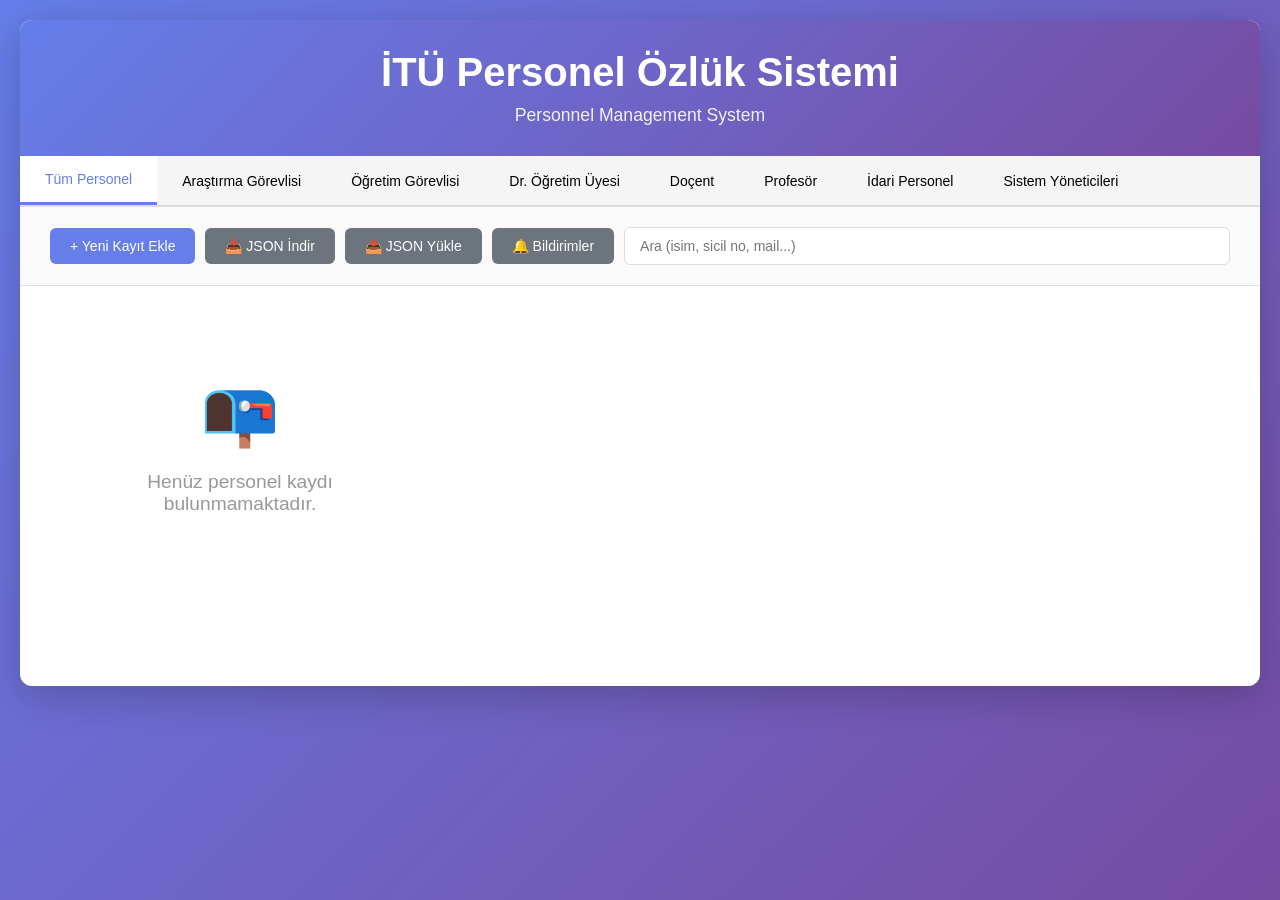
==== frontend/index.html @ 2c27df5a "version 1" ====
<!DOCTYPE html>
<html lang="tr">
<head>
    <meta charset="UTF-8">
    <meta name="viewport" content="width=device-width, initial-scale=1.0">
    <title>İTÜ Personel Özlük Sistemi</title>
    <link rel="stylesheet" href="css/styles.css">
</head>
<body>
    <div class="container">
        <header>
            <h1>İTÜ Personel Özlük Sistemi</h1>
            <p class="subtitle">Personnel Management System</p>
        </header>

        <nav class="tabs">
            <button class="tab-button active" data-tab="persons">Tüm Personel</button>
            <button class="tab-button" data-tab="research-assistant">Araştırma Görevlisi</button>
            <button class="tab-button" data-tab="instructor">Öğretim Görevlisi</button>
            <button class="tab-button" data-tab="doctor-lecturer">Dr. Öğretim Üyesi</button>
            <button class="tab-button" data-tab="associate-prof">Doçent</button>
            <button class="tab-button" data-tab="professor">Profesör</button>
            <button class="tab-button" data-tab="administrative">İdari Personel</button>
            <button class="tab-button" data-tab="system-admin">Sistem Yöneticileri</button>
        </nav>

        <div class="toolbar">
            <button id="addNewBtn" class="btn btn-primary">+ Yeni Kayıt Ekle</button>
            <button id="exportBtn" class="btn btn-secondary">📥 JSON İndir</button>
            <button id="importBtn" class="btn btn-secondary">📤 JSON Yükle</button>
            <button id="notificationsBtn" class="btn btn-secondary">🔔 Bildirimler <span id="notificationCount" class="badge badge-danger" style="display:none">0</span></button>
            <input type="file" id="fileInput" accept=".json" style="display: none;">
            <div class="search-box">
                <input type="text" id="searchInput" placeholder="Ara (isim, sicil no, mail...)">
            </div>
        </div>

        <!-- Notifications Panel -->
        <div id="notificationsPanel" class="notifications-panel" style="display: none;">
            <h3>Bildirimler</h3>
            <div id="notificationsList"></div>
        </div>

        <!-- Tab Content Areas -->
        <div id="persons" class="tab-content active">
            <div id="personsCards" class="cards-container"></div>
        </div>

        <div id="research-assistant" class="tab-content">
            <div id="researchAssistantCards" class="cards-container"></div>
        </div>

        <div id="instructor" class="tab-content">
            <div id="instructorCards" class="cards-container"></div>
        </div>

        <div id="doctor-lecturer" class="tab-content">
            <div id="doctorLecturerCards" class="cards-container"></div>
        </div>

        <div id="associate-prof" class="tab-content">
            <div id="associateProfCards" class="cards-container"></div>
        </div>

        <div id="professor" class="tab-content">
            <div id="professorCards" class="cards-container"></div>
        </div>

        <div id="administrative" class="tab-content">
            <div id="administrativeCards" class="cards-container"></div>
        </div>

        <div id="system-admin" class="tab-content">
            <div id="systemAdminCards" class="cards-container"></div>
        </div>
    </div>

    <!-- Modal for Adding/Editing -->
    <div id="modal" class="modal">
        <div class="modal-content">
            <span class="close">&times;</span>
            <h2 id="modalTitle">Yeni Kayıt Ekle</h2>
            <div id="modalBody"></div>
        </div>
    </div>

    <!-- Alert/Notification -->
    <div id="alert" class="alert"></div>

    <script src="js/storage.js"></script>
    <script src="js/validation.js"></script>
    <script src="js/business_logic.js"></script>
    <script src="js/ui.js"></script>
    <script src="js/app.js"></script>
</body>
</html>
---- frontend/css/styles.css ----
* {
    margin: 0;
    padding: 0;
    box-sizing: border-box;
}

body {
    font-family: 'Segoe UI', Tahoma, Geneva, Verdana, sans-serif;
    background: linear-gradient(135deg, #667eea 0%, #764ba2 100%);
    min-height: 100vh;
    padding: 20px;
}

.container {
    max-width: 1400px;
    margin: 0 auto;
    background: white;
    border-radius: 12px;
    box-shadow: 0 10px 40px rgba(0, 0, 0, 0.2);
    overflow: hidden;
}

header {
    background: linear-gradient(135deg, #667eea 0%, #764ba2 100%);
    color: white;
    padding: 30px;
    text-align: center;
}

header h1 {
    font-size: 2.5em;
    margin-bottom: 10px;
}

.subtitle {
    font-size: 1.1em;
    opacity: 0.9;
}

.tabs {
    display: flex;
    background: #f5f5f5;
    border-bottom: 2px solid #ddd;
    overflow-x: auto;
}

.tab-button {
    padding: 15px 25px;
    border: none;
    background: transparent;
    cursor: pointer;
    font-size: 14px;
    font-weight: 500;
    transition: all 0.3s;
    white-space: nowrap;
}

.tab-button:hover {
    background: #e0e0e0;
}

.tab-button.active {
    background: white;
    border-bottom: 3px solid #667eea;
    color: #667eea;
}

.toolbar {
    padding: 20px 30px;
    background: #fafafa;
    display: flex;
    gap: 10px;
    flex-wrap: wrap;
    align-items: center;
    border-bottom: 1px solid #e0e0e0;
}

.btn {
    padding: 10px 20px;
    border: none;
    border-radius: 6px;
    cursor: pointer;
    font-size: 14px;
    font-weight: 500;
    transition: all 0.3s;
}

.btn-primary {
    background: #667eea;
    color: white;
}

.btn-primary:hover {
    background: #5568d3;
}

.btn-secondary {
    background: #6c757d;
    color: white;
}

.btn-secondary:hover {
    background: #5a6268;
}

.btn-danger {
    background: #dc3545;
    color: white;
}

.btn-danger:hover {
    background: #c82333;
}

.btn-success {
    background: #28a745;
    color: white;
}

.btn-success:hover {
    background: #218838;
}

.search-box {
    flex: 1;
    min-width: 250px;
}

.search-box input {
    width: 100%;
    padding: 10px 15px;
    border: 1px solid #ddd;
    border-radius: 6px;
    font-size: 14px;
}

.tab-content {
    display: none;
    padding: 30px;
    min-height: 400px;
}

.tab-content.active {
    display: block;
}

.cards-container {
    display: grid;
    grid-template-columns: repeat(auto-fill, minmax(350px, 1fr));
    gap: 20px;
}

.card {
    background: white;
    border: 1px solid #e0e0e0;
    border-radius: 8px;
    padding: 20px;
    box-shadow: 0 2px 8px rgba(0, 0, 0, 0.1);
    transition: all 0.3s;
}

.card:hover {
    box-shadow: 0 4px 16px rgba(0, 0, 0, 0.15);
    transform: translateY(-2px);
}

.card-header {
    display: flex;
    justify-content: space-between;
    align-items: flex-start;
    margin-bottom: 15px;
    padding-bottom: 15px;
    border-bottom: 2px solid #f0f0f0;
}

.card-title {
    font-size: 1.3em;
    color: #333;
    font-weight: 600;
}

.card-subtitle {
    color: #666;
    font-size: 0.9em;
    margin-top: 5px;
}

.card-actions {
    display: flex;
    gap: 8px;
}

.btn-icon {
    width: 32px;
    height: 32px;
    border: none;
    border-radius: 4px;
    cursor: pointer;
    font-size: 16px;
    transition: all 0.3s;
}

.btn-edit {
    background: #ffc107;
    color: white;
}

.btn-edit:hover {
    background: #e0a800;
}

.btn-delete {
    background: #dc3545;
    color: white;
}

.btn-delete:hover {
    background: #c82333;
}

.card-body {
    margin-bottom: 15px;
}

.info-row {
    display: flex;
    padding: 8px 0;
    border-bottom: 1px solid #f5f5f5;
}

.info-label {
    font-weight: 600;
    color: #555;
    min-width: 140px;
}

.info-value {
    color: #333;
    flex: 1;
}

.badge {
    display: inline-block;
    padding: 4px 12px;
    border-radius: 12px;
    font-size: 0.85em;
    font-weight: 500;
}

.badge-active {
    background: #d4edda;
    color: #155724;
}

.badge-inactive {
    background: #f8d7da;
    color: #721c24;
}

.badge-male {
    background: #cce5ff;
    color: #004085;
}

.badge-female {
    background: #f8d7da;
    color: #721c24;
}

.json-display {
    background: #f8f9fa;
    border: 1px solid #dee2e6;
    border-radius: 6px;
    padding: 12px;
    margin-top: 10px;
    font-family: 'Courier New', monospace;
    font-size: 0.85em;
    max-height: 200px;
    overflow-y: auto;
}

.json-display pre {
    margin: 0;
    white-space: pre-wrap;
    word-wrap: break-word;
}

.expandable-section {
    margin-top: 15px;
}

.expandable-header {
    background: #f8f9fa;
    padding: 10px 15px;
    border-radius: 6px;
    cursor: pointer;
    display: flex;
    justify-content: space-between;
    align-items: center;
    font-weight: 600;
    color: #495057;
    transition: all 0.3s;
}

.expandable-header:hover {
    background: #e9ecef;
}

.expandable-content {
    max-height: 0;
    overflow: hidden;
    transition: max-height 0.3s ease;
}

.expandable-content.expanded {
    max-height: 500px;
    overflow-y: auto;
}

/* Modal Styles */
.modal {
    display: none;
    position: fixed;
    z-index: 1000;
    left: 0;
    top: 0;
    width: 100%;
    height: 100%;
    background-color: rgba(0, 0, 0, 0.5);
    overflow-y: auto;
}

.modal-content {
    background-color: #fefefe;
    margin: 5% auto;
    padding: 30px;
    border-radius: 12px;
    width: 90%;
    max-width: 700px;
    box-shadow: 0 4px 20px rgba(0, 0, 0, 0.3);
}

.close {
    color: #aaa;
    float: right;
    font-size: 28px;
    font-weight: bold;
    cursor: pointer;
}

.close:hover {
    color: #000;
}

.form-group {
    margin-bottom: 20px;
}

.form-group label {
    display: block;
    margin-bottom: 8px;
    font-weight: 600;
    color: #333;
}

.form-group input,
.form-group select,
.form-group textarea {
    width: 100%;
    padding: 10px;
    border: 1px solid #ddd;
    border-radius: 6px;
    font-size: 14px;
}

.form-group input:focus,
.form-group select:focus,
.form-group textarea:focus {
    outline: none;
    border-color: #667eea;
    box-shadow: 0 0 0 3px rgba(102, 126, 234, 0.1);
}

.form-group .error {
    border-color: #dc3545;
}

.error-message {
    color: #dc3545;
    font-size: 0.85em;
    margin-top: 5px;
}

.form-row {
    display: grid;
    grid-template-columns: 1fr 1fr;
    gap: 15px;
}

.form-actions {
    display: flex;
    gap: 10px;
    justify-content: flex-end;
    margin-top: 25px;
    padding-top: 20px;
    border-top: 1px solid #e0e0e0;
}

/* Alert Styles */
.alert {
    position: fixed;
    top: 20px;
    right: 20px;
    padding: 15px 25px;
    border-radius: 6px;
    box-shadow: 0 4px 12px rgba(0, 0, 0, 0.2);
    z-index: 2000;
    display: none;
    animation: slideIn 0.3s ease;
}

@keyframes slideIn {
    from {
        transform: translateX(400px);
        opacity: 0;
    }
    to {
        transform: translateX(0);
        opacity: 1;
    }
}

.alert.success {
    background: #28a745;
    color: white;
}

.alert.error {
    background: #dc3545;
    color: white;
}

.alert.warning {
    background: #ffc107;
    color: #333;
}

.alert.info {
    background: #17a2b8;
    color: white;
}

/* Empty State */
.empty-state {
    text-align: center;
    padding: 60px 20px;
    color: #999;
}

.empty-state-icon {
    font-size: 64px;
    margin-bottom: 20px;
}

.empty-state-text {
    font-size: 1.2em;
}

.notifications-panel {
    position: absolute;
    top: 120px;
    right: 20px;
    width: 350px;
    background: white;
    border: 1px solid #ddd;
    border-radius: 8px;
    box-shadow: 0 4px 12px rgba(0,0,0,0.15);
    z-index: 1000;
    padding: 15px;
    max-height: 500px;
    overflow-y: auto;
}

.notification-item {
    padding: 10px;
    border-bottom: 1px solid #eee;
    margin-bottom: 5px;
}

.notification-item.warning {
    background-color: #fff3cd;
    border-left: 4px solid #ffc107;
}

.notification-item.info {
    background-color: #e3f2fd;
    border-left: 4px solid #2196f3;
}

.notification-title {
    font-weight: bold;
    margin-bottom: 5px;
    font-size: 0.9em;
}

.notification-message {
    font-size: 0.85em;
    color: #555;
}

.badge-danger {
    background-color: #dc3545;
    color: white;
    padding: 2px 6px;
    border-radius: 10px;
    font-size: 0.7em;
    vertical-align: top;
    margin-left: 5px;
}

/* Responsive */
@media (max-width: 768px) {
    .cards-container {
        grid-template-columns: 1fr;
    }
    
    .form-row {
        grid-template-columns: 1fr;
    }
    
    .tabs {
        flex-wrap: wrap;
    }
    
    .toolbar {
        flex-direction: column;
        align-items: stretch;
    }
    
    .search-box {
        width: 100%;
    }
}
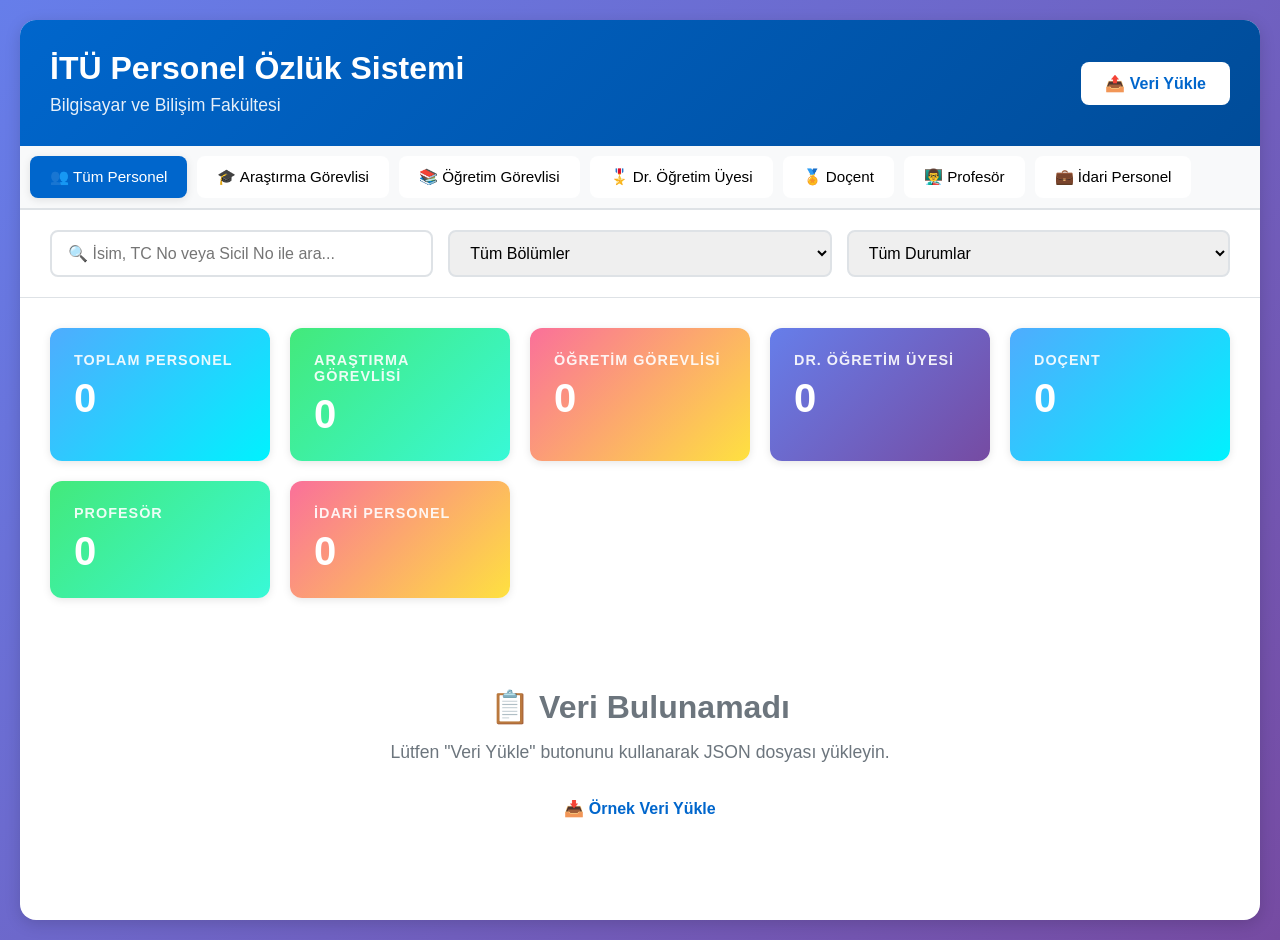
==== commit 0cfda2c5: "data upload only version" ====
--- a/frontend/index.html
+++ b/frontend/index.html
@@ -9,83 +9,72 @@
 <body>
     <div class="container">
         <header>
-            <h1>İTÜ Personel Özlük Sistemi</h1>
-            <p class="subtitle">Personnel Management System</p>
+            <div class="header-content">
+                <h1>İTÜ Personel Özlük Sistemi</h1>
+                <p>Bilgisayar ve Bilişim Fakültesi</p>
+            </div>
+            <div class="header-actions">
+                <button id="uploadDataBtn" class="btn btn-primary">
+                    📤 Veri Yükle
+                </button>
+                <input type="file" id="fileInput" accept=".json" style="display: none;">
+            </div>
         </header>
 
         <nav class="tabs">
-            <button class="tab-button active" data-tab="persons">Tüm Personel</button>
-            <button class="tab-button" data-tab="research-assistant">Araştırma Görevlisi</button>
-            <button class="tab-button" data-tab="instructor">Öğretim Görevlisi</button>
-            <button class="tab-button" data-tab="doctor-lecturer">Dr. Öğretim Üyesi</button>
-            <button class="tab-button" data-tab="associate-prof">Doçent</button>
-            <button class="tab-button" data-tab="professor">Profesör</button>
-            <button class="tab-button" data-tab="administrative">İdari Personel</button>
-            <button class="tab-button" data-tab="system-admin">Sistem Yöneticileri</button>
+            <button class="tab-button active" data-view="all">
+                👥 Tüm Personel
+            </button>
+            <button class="tab-button" data-view="arastirma-gorevlisi">
+                🎓 Araştırma Görevlisi
+            </button>
+            <button class="tab-button" data-view="ogretim-gorevlisi">
+                📚 Öğretim Görevlisi
+            </button>
+            <button class="tab-button" data-view="dr-ogretim-uyesi">
+                🎖️ Dr. Öğretim Üyesi
+            </button>
+            <button class="tab-button" data-view="docent">
+                🏅 Doçent
+            </button>
+            <button class="tab-button" data-view="profesor">
+                👨‍🏫 Profesör
+            </button>
+            <button class="tab-button" data-view="idari">
+                💼 İdari Personel
+            </button>
         </nav>
 
-        <div class="toolbar">
-            <button id="addNewBtn" class="btn btn-primary">+ Yeni Kayıt Ekle</button>
-            <button id="exportBtn" class="btn btn-secondary">📥 JSON İndir</button>
-            <button id="importBtn" class="btn btn-secondary">📤 JSON Yükle</button>
-            <button id="notificationsBtn" class="btn btn-secondary">🔔 Bildirimler <span id="notificationCount" class="badge badge-danger" style="display:none">0</span></button>
-            <input type="file" id="fileInput" accept=".json" style="display: none;">
-            <div class="search-box">
-                <input type="text" id="searchInput" placeholder="Ara (isim, sicil no, mail...)">
-            </div>
+        <div class="filters">
+            <input type="text" id="searchInput" placeholder="🔍 İsim, TC No veya Sicil No ile ara...">
+            <select id="departmentFilter">
+                <option value="">Tüm Bölümler</option>
+            </select>
+            <select id="statusFilter">
+                <option value="">Tüm Durumlar</option>
+                <option value="Aktif">Aktif</option>
+                <option value="Pasif">Pasif</option>
+            </select>
         </div>
 
-        <!-- Notifications Panel -->
-        <div id="notificationsPanel" class="notifications-panel" style="display: none;">
-            <h3>Bildirimler</h3>
-            <div id="notificationsList"></div>
-        </div>
-
-        <!-- Tab Content Areas -->
-        <div id="persons" class="tab-content active">
-            <div id="personsCards" class="cards-container"></div>
-        </div>
-
-        <div id="research-assistant" class="tab-content">
-            <div id="researchAssistantCards" class="cards-container"></div>
-        </div>
-
-        <div id="instructor" class="tab-content">
-            <div id="instructorCards" class="cards-container"></div>
-        </div>
-
-        <div id="doctor-lecturer" class="tab-content">
-            <div id="doctorLecturerCards" class="cards-container"></div>
-        </div>
-
-        <div id="associate-prof" class="tab-content">
-            <div id="associateProfCards" class="cards-container"></div>
-        </div>
-
-        <div id="professor" class="tab-content">
-            <div id="professorCards" class="cards-container"></div>
-        </div>
-
-        <div id="administrative" class="tab-content">
-            <div id="administrativeCards" class="cards-container"></div>
-        </div>
-
-        <div id="system-admin" class="tab-content">
-            <div id="systemAdminCards" class="cards-container"></div>
-        </div>
+        <main>
+            <div class="stats-container" id="statsContainer">
+                <!-- Statistics will be displayed here -->
+            </div>
+            
+            <div class="cards-container" id="cardsContainer">
+                <!-- Personnel cards will be displayed here -->
+            </div>
+            
+            <div class="empty-state" id="emptyState" style="display: none;">
+                <h2>📋 Veri Bulunamadı</h2>
+                <p>Lütfen "Veri Yükle" butonunu kullanarak JSON dosyası yükleyin.</p>
+                <button id="loadSampleBtn" class="btn btn-primary">
+                    📥 Örnek Veri Yükle
+                </button>
+            </div>
+        </main>
     </div>
-
-    <!-- Modal for Adding/Editing -->
-    <div id="modal" class="modal">
-        <div class="modal-content">
-            <span class="close">&times;</span>
-            <h2 id="modalTitle">Yeni Kayıt Ekle</h2>
-            <div id="modalBody"></div>
-        </div>
-    </div>
-
-    <!-- Alert/Notification -->
-    <div id="alert" class="alert"></div>
 
     <script src="js/storage.js"></script>
     <script src="js/validation.js"></script>
--- a/frontend/css/styles.css
+++ b/frontend/css/styles.css
@@ -1,3 +1,18 @@
+/* Modern CSS with Card-based Design */
+:root {
+    --primary-color: #0066cc;
+    --secondary-color: #004c99;
+    --success-color: #28a745;
+    --danger-color: #dc3545;
+    --warning-color: #ffc107;
+    --info-color: #17a2b8;
+    --light-bg: #f8f9fa;
+    --dark-text: #212529;
+    --border-color: #dee2e6;
+    --shadow: 0 2px 8px rgba(0,0,0,0.1);
+    --shadow-hover: 0 4px 16px rgba(0,0,0,0.15);
+}
+
 * {
     margin: 0;
     padding: 0;
@@ -15,529 +30,426 @@
     max-width: 1400px;
     margin: 0 auto;
     background: white;
-    border-radius: 12px;
-    box-shadow: 0 10px 40px rgba(0, 0, 0, 0.2);
+    border-radius: 16px;
+    box-shadow: var(--shadow-hover);
     overflow: hidden;
 }
 
+/* Header */
 header {
+    background: linear-gradient(135deg, var(--primary-color), var(--secondary-color));
+    color: white;
+    padding: 30px;
+    display: flex;
+    justify-content: space-between;
+    align-items: center;
+    flex-wrap: wrap;
+    gap: 20px;
+}
+
+.header-content h1 {
+    font-size: 2rem;
+    margin-bottom: 8px;
+}
+
+.header-content p {
+    opacity: 0.9;
+    font-size: 1.1rem;
+}
+
+.header-actions {
+    display: flex;
+    gap: 10px;
+}
+
+/* Buttons */
+.btn {
+    padding: 12px 24px;
+    border: none;
+    border-radius: 8px;
+    cursor: pointer;
+    font-size: 1rem;
+    font-weight: 600;
+    transition: all 0.3s ease;
+    display: inline-flex;
+    align-items: center;
+    gap: 8px;
+}
+
+.btn-primary {
+    background: white;
+    color: var(--primary-color);
+}
+
+.btn-primary:hover {
+    transform: translateY(-2px);
+    box-shadow: 0 4px 12px rgba(0,0,0,0.2);
+}
+
+.btn-secondary {
+    background: var(--light-bg);
+    color: var(--dark-text);
+}
+
+.btn-secondary:hover {
+    background: #e9ecef;
+}
+
+/* Tabs */
+.tabs {
+    display: flex;
+    flex-wrap: wrap;
+    background: var(--light-bg);
+    padding: 10px;
+    gap: 10px;
+    border-bottom: 2px solid var(--border-color);
+}
+
+.tab-button {
+    padding: 12px 20px;
+    border: none;
+    background: white;
+    border-radius: 8px;
+    cursor: pointer;
+    font-size: 0.95rem;
+    font-weight: 500;
+    transition: all 0.3s ease;
+    white-space: nowrap;
+}
+
+.tab-button:hover {
+    background: var(--primary-color);
+    color: white;
+    transform: translateY(-2px);
+}
+
+.tab-button.active {
+    background: var(--primary-color);
+    color: white;
+    box-shadow: var(--shadow);
+}
+
+/* Filters */
+.filters {
+    padding: 20px 30px;
+    background: white;
+    display: flex;
+    gap: 15px;
+    flex-wrap: wrap;
+    border-bottom: 1px solid var(--border-color);
+}
+
+.filters input,
+.filters select {
+    flex: 1;
+    min-width: 200px;
+    padding: 12px 16px;
+    border: 2px solid var(--border-color);
+    border-radius: 8px;
+    font-size: 1rem;
+    transition: all 0.3s ease;
+}
+
+.filters input:focus,
+.filters select:focus {
+    outline: none;
+    border-color: var(--primary-color);
+    box-shadow: 0 0 0 3px rgba(0,102,204,0.1);
+}
+
+/* Main Content */
+main {
+    padding: 30px;
+}
+
+/* Statistics */
+.stats-container {
+    display: grid;
+    grid-template-columns: repeat(auto-fit, minmax(200px, 1fr));
+    gap: 20px;
+    margin-bottom: 30px;
+}
+
+.stat-card {
     background: linear-gradient(135deg, #667eea 0%, #764ba2 100%);
     color: white;
-    padding: 30px;
-    text-align: center;
-}
-
-header h1 {
-    font-size: 2.5em;
-    margin-bottom: 10px;
-}
-
-.subtitle {
-    font-size: 1.1em;
+    padding: 24px;
+    border-radius: 12px;
+    box-shadow: var(--shadow);
+    transition: transform 0.3s ease;
+}
+
+.stat-card:hover {
+    transform: translateY(-4px);
+}
+
+.stat-card h3 {
+    font-size: 0.9rem;
     opacity: 0.9;
-}
-
-.tabs {
-    display: flex;
-    background: #f5f5f5;
-    border-bottom: 2px solid #ddd;
-    overflow-x: auto;
-}
-
-.tab-button {
-    padding: 15px 25px;
-    border: none;
-    background: transparent;
-    cursor: pointer;
-    font-size: 14px;
-    font-weight: 500;
-    transition: all 0.3s;
-    white-space: nowrap;
-}
-
-.tab-button:hover {
-    background: #e0e0e0;
-}
-
-.tab-button.active {
-    background: white;
-    border-bottom: 3px solid #667eea;
-    color: #667eea;
-}
-
-.toolbar {
-    padding: 20px 30px;
-    background: #fafafa;
-    display: flex;
-    gap: 10px;
-    flex-wrap: wrap;
-    align-items: center;
-    border-bottom: 1px solid #e0e0e0;
-}
-
-.btn {
-    padding: 10px 20px;
-    border: none;
-    border-radius: 6px;
-    cursor: pointer;
-    font-size: 14px;
-    font-weight: 500;
-    transition: all 0.3s;
-}
-
-.btn-primary {
-    background: #667eea;
-    color: white;
-}
-
-.btn-primary:hover {
-    background: #5568d3;
-}
-
-.btn-secondary {
-    background: #6c757d;
-    color: white;
-}
-
-.btn-secondary:hover {
-    background: #5a6268;
-}
-
-.btn-danger {
-    background: #dc3545;
-    color: white;
-}
-
-.btn-danger:hover {
-    background: #c82333;
-}
-
-.btn-success {
-    background: #28a745;
-    color: white;
-}
-
-.btn-success:hover {
-    background: #218838;
-}
-
-.search-box {
-    flex: 1;
-    min-width: 250px;
-}
-
-.search-box input {
-    width: 100%;
-    padding: 10px 15px;
-    border: 1px solid #ddd;
-    border-radius: 6px;
-    font-size: 14px;
-}
-
-.tab-content {
-    display: none;
-    padding: 30px;
-    min-height: 400px;
-}
-
-.tab-content.active {
-    display: block;
-}
-
+    margin-bottom: 8px;
+    text-transform: uppercase;
+    letter-spacing: 1px;
+}
+
+.stat-card .stat-value {
+    font-size: 2.5rem;
+    font-weight: bold;
+}
+
+.stat-card.blue {
+    background: linear-gradient(135deg, #4facfe 0%, #00f2fe 100%);
+}
+
+.stat-card.green {
+    background: linear-gradient(135deg, #43e97b 0%, #38f9d7 100%);
+}
+
+.stat-card.orange {
+    background: linear-gradient(135deg, #fa709a 0%, #fee140 100%);
+}
+
+.stat-card.purple {
+    background: linear-gradient(135deg, #667eea 0%, #764ba2 100%);
+}
+
+/* Cards Container */
 .cards-container {
     display: grid;
     grid-template-columns: repeat(auto-fill, minmax(350px, 1fr));
-    gap: 20px;
-}
-
-.card {
+    gap: 24px;
+}
+
+/* Personnel Card */
+.personnel-card {
     background: white;
-    border: 1px solid #e0e0e0;
-    border-radius: 8px;
-    padding: 20px;
-    box-shadow: 0 2px 8px rgba(0, 0, 0, 0.1);
-    transition: all 0.3s;
-}
-
-.card:hover {
-    box-shadow: 0 4px 16px rgba(0, 0, 0, 0.15);
-    transform: translateY(-2px);
+    border: 2px solid var(--border-color);
+    border-radius: 12px;
+    padding: 24px;
+    transition: all 0.3s ease;
+    position: relative;
+    overflow: hidden;
+}
+
+.personnel-card::before {
+    content: '';
+    position: absolute;
+    top: 0;
+    left: 0;
+    width: 4px;
+    height: 100%;
+    background: var(--primary-color);
+    transform: scaleY(0);
+    transition: transform 0.3s ease;
+}
+
+.personnel-card:hover {
+    box-shadow: var(--shadow-hover);
+    transform: translateY(-4px);
+    border-color: var(--primary-color);
+}
+
+.personnel-card:hover::before {
+    transform: scaleY(1);
 }
 
 .card-header {
     display: flex;
     justify-content: space-between;
-    align-items: flex-start;
-    margin-bottom: 15px;
-    padding-bottom: 15px;
-    border-bottom: 2px solid #f0f0f0;
+    align-items: start;
+    margin-bottom: 20px;
 }
 
 .card-title {
-    font-size: 1.3em;
-    color: #333;
+    flex: 1;
+}
+
+.card-title h3 {
+    font-size: 1.4rem;
+    color: var(--dark-text);
+    margin-bottom: 4px;
+}
+
+.card-title .registr-no {
+    color: #6c757d;
+    font-size: 0.9rem;
+}
+
+.card-badge {
+    padding: 6px 12px;
+    border-radius: 20px;
+    font-size: 0.85rem;
     font-weight: 600;
-}
-
-.card-subtitle {
-    color: #666;
-    font-size: 0.9em;
-    margin-top: 5px;
-}
-
-.card-actions {
-    display: flex;
-    gap: 8px;
-}
-
-.btn-icon {
-    width: 32px;
-    height: 32px;
-    border: none;
-    border-radius: 4px;
-    cursor: pointer;
-    font-size: 16px;
-    transition: all 0.3s;
-}
-
-.btn-edit {
-    background: #ffc107;
-    color: white;
-}
-
-.btn-edit:hover {
-    background: #e0a800;
-}
-
-.btn-delete {
-    background: #dc3545;
-    color: white;
-}
-
-.btn-delete:hover {
-    background: #c82333;
+    white-space: nowrap;
+}
+
+.badge-arastirma {
+    background: #e3f2fd;
+    color: #1976d2;
+}
+
+.badge-ogretim {
+    background: #f3e5f5;
+    color: #7b1fa2;
+}
+
+.badge-dr-ogretim {
+    background: #e8f5e9;
+    color: #388e3c;
+}
+
+.badge-docent {
+    background: #fff3e0;
+    color: #f57c00;
+}
+
+.badge-profesor {
+    background: #fce4ec;
+    color: #c2185b;
+}
+
+.badge-idari {
+    background: #e0f2f1;
+    color: #00695c;
+}
+
+.badge-aktif {
+    background: #d4edda;
+    color: #155724;
+}
+
+.badge-pasif {
+    background: #f8d7da;
+    color: #721c24;
 }
 
 .card-body {
-    margin-bottom: 15px;
+    margin-bottom: 20px;
 }
 
 .info-row {
     display: flex;
-    padding: 8px 0;
-    border-bottom: 1px solid #f5f5f5;
+    padding: 10px 0;
+    border-bottom: 1px solid #f0f0f0;
+}
+
+.info-row:last-child {
+    border-bottom: none;
 }
 
 .info-label {
     font-weight: 600;
-    color: #555;
+    color: #6c757d;
     min-width: 140px;
+    font-size: 0.9rem;
 }
 
 .info-value {
-    color: #333;
+    color: var(--dark-text);
     flex: 1;
-}
-
-.badge {
-    display: inline-block;
+    font-size: 0.95rem;
+}
+
+.card-footer {
+    display: flex;
+    gap: 8px;
+    flex-wrap: wrap;
+    padding-top: 16px;
+    border-top: 1px solid var(--border-color);
+}
+
+.tag {
     padding: 4px 12px;
-    border-radius: 12px;
-    font-size: 0.85em;
-    font-weight: 500;
-}
-
-.badge-active {
+    background: var(--light-bg);
+    border-radius: 16px;
+    font-size: 0.85rem;
+    color: #495057;
+}
+
+.tag.lang-a {
     background: #d4edda;
     color: #155724;
 }
 
-.badge-inactive {
-    background: #f8d7da;
-    color: #721c24;
-}
-
-.badge-male {
-    background: #cce5ff;
-    color: #004085;
-}
-
-.badge-female {
-    background: #f8d7da;
-    color: #721c24;
-}
-
-.json-display {
-    background: #f8f9fa;
-    border: 1px solid #dee2e6;
-    border-radius: 6px;
-    padding: 12px;
-    margin-top: 10px;
-    font-family: 'Courier New', monospace;
-    font-size: 0.85em;
-    max-height: 200px;
-    overflow-y: auto;
-}
-
-.json-display pre {
-    margin: 0;
-    white-space: pre-wrap;
-    word-wrap: break-word;
-}
-
-.expandable-section {
-    margin-top: 15px;
-}
-
-.expandable-header {
-    background: #f8f9fa;
-    padding: 10px 15px;
-    border-radius: 6px;
-    cursor: pointer;
-    display: flex;
-    justify-content: space-between;
-    align-items: center;
-    font-weight: 600;
-    color: #495057;
-    transition: all 0.3s;
-}
-
-.expandable-header:hover {
-    background: #e9ecef;
-}
-
-.expandable-content {
-    max-height: 0;
-    overflow: hidden;
-    transition: max-height 0.3s ease;
-}
-
-.expandable-content.expanded {
-    max-height: 500px;
-    overflow-y: auto;
-}
-
-/* Modal Styles */
-.modal {
-    display: none;
-    position: fixed;
-    z-index: 1000;
-    left: 0;
-    top: 0;
-    width: 100%;
-    height: 100%;
-    background-color: rgba(0, 0, 0, 0.5);
-    overflow-y: auto;
-}
-
-.modal-content {
-    background-color: #fefefe;
-    margin: 5% auto;
-    padding: 30px;
-    border-radius: 12px;
-    width: 90%;
-    max-width: 700px;
-    box-shadow: 0 4px 20px rgba(0, 0, 0, 0.3);
-}
-
-.close {
-    color: #aaa;
-    float: right;
-    font-size: 28px;
-    font-weight: bold;
-    cursor: pointer;
-}
-
-.close:hover {
-    color: #000;
-}
-
-.form-group {
-    margin-bottom: 20px;
-}
-
-.form-group label {
-    display: block;
-    margin-bottom: 8px;
-    font-weight: 600;
-    color: #333;
-}
-
-.form-group input,
-.form-group select,
-.form-group textarea {
-    width: 100%;
-    padding: 10px;
-    border: 1px solid #ddd;
-    border-radius: 6px;
-    font-size: 14px;
-}
-
-.form-group input:focus,
-.form-group select:focus,
-.form-group textarea:focus {
-    outline: none;
-    border-color: #667eea;
-    box-shadow: 0 0 0 3px rgba(102, 126, 234, 0.1);
-}
-
-.form-group .error {
-    border-color: #dc3545;
-}
-
-.error-message {
-    color: #dc3545;
-    font-size: 0.85em;
-    margin-top: 5px;
-}
-
-.form-row {
-    display: grid;
-    grid-template-columns: 1fr 1fr;
-    gap: 15px;
-}
-
-.form-actions {
-    display: flex;
-    gap: 10px;
-    justify-content: flex-end;
-    margin-top: 25px;
-    padding-top: 20px;
-    border-top: 1px solid #e0e0e0;
-}
-
-/* Alert Styles */
-.alert {
-    position: fixed;
-    top: 20px;
-    right: 20px;
-    padding: 15px 25px;
-    border-radius: 6px;
-    box-shadow: 0 4px 12px rgba(0, 0, 0, 0.2);
-    z-index: 2000;
-    display: none;
-    animation: slideIn 0.3s ease;
-}
-
-@keyframes slideIn {
-    from {
-        transform: translateX(400px);
-        opacity: 0;
-    }
-    to {
-        transform: translateX(0);
-        opacity: 1;
-    }
-}
-
-.alert.success {
-    background: #28a745;
-    color: white;
-}
-
-.alert.error {
-    background: #dc3545;
-    color: white;
-}
-
-.alert.warning {
-    background: #ffc107;
-    color: #333;
-}
-
-.alert.info {
-    background: #17a2b8;
-    color: white;
+.tag.lang-b {
+    background: #d1ecf1;
+    color: #0c5460;
+}
+
+.tag.lang-c {
+    background: #fff3cd;
+    color: #856404;
 }
 
 /* Empty State */
 .empty-state {
     text-align: center;
     padding: 60px 20px;
-    color: #999;
-}
-
-.empty-state-icon {
-    font-size: 64px;
-    margin-bottom: 20px;
-}
-
-.empty-state-text {
-    font-size: 1.2em;
-}
-
-.notifications-panel {
-    position: absolute;
-    top: 120px;
-    right: 20px;
-    width: 350px;
-    background: white;
-    border: 1px solid #ddd;
-    border-radius: 8px;
-    box-shadow: 0 4px 12px rgba(0,0,0,0.15);
-    z-index: 1000;
-    padding: 15px;
-    max-height: 500px;
-    overflow-y: auto;
-}
-
-.notification-item {
-    padding: 10px;
-    border-bottom: 1px solid #eee;
-    margin-bottom: 5px;
-}
-
-.notification-item.warning {
-    background-color: #fff3cd;
-    border-left: 4px solid #ffc107;
-}
-
-.notification-item.info {
-    background-color: #e3f2fd;
-    border-left: 4px solid #2196f3;
-}
-
-.notification-title {
-    font-weight: bold;
-    margin-bottom: 5px;
-    font-size: 0.9em;
-}
-
-.notification-message {
-    font-size: 0.85em;
-    color: #555;
-}
-
-.badge-danger {
-    background-color: #dc3545;
-    color: white;
-    padding: 2px 6px;
-    border-radius: 10px;
-    font-size: 0.7em;
-    vertical-align: top;
-    margin-left: 5px;
+    color: #6c757d;
+}
+
+.empty-state h2 {
+    font-size: 2rem;
+    margin-bottom: 16px;
+}
+
+.empty-state p {
+    font-size: 1.1rem;
+    margin-bottom: 24px;
 }
 
 /* Responsive */
 @media (max-width: 768px) {
+    body {
+        padding: 10px;
+    }
+
+    header {
+        padding: 20px;
+    }
+
+    .header-content h1 {
+        font-size: 1.5rem;
+    }
+
+    .tabs {
+        overflow-x: auto;
+        flex-wrap: nowrap;
+    }
+
+    .filters {
+        flex-direction: column;
+    }
+
+    .filters input,
+    .filters select {
+        width: 100%;
+        min-width: unset;
+    }
+
     .cards-container {
         grid-template-columns: 1fr;
     }
-    
-    .form-row {
-        grid-template-columns: 1fr;
-    }
-    
-    .tabs {
-        flex-wrap: wrap;
-    }
-    
-    .toolbar {
-        flex-direction: column;
-        align-items: stretch;
-    }
-    
-    .search-box {
-        width: 100%;
-    }
-}
+
+    .stats-container {
+        grid-template-columns: repeat(2, 1fr);
+    }
+}
+
+/* Loading State */
+.loading {
+    text-align: center;
+    padding: 40px;
+    color: #6c757d;
+    font-size: 1.2rem;
+}
+
+.loading::after {
+    content: '...';
+    animation: loading 1.5s infinite;
+}
+
+@keyframes loading {
+    0%, 20% { content: '.'; }
+    40% { content: '..'; }
+    60%, 100% { content: '...'; }
+}
